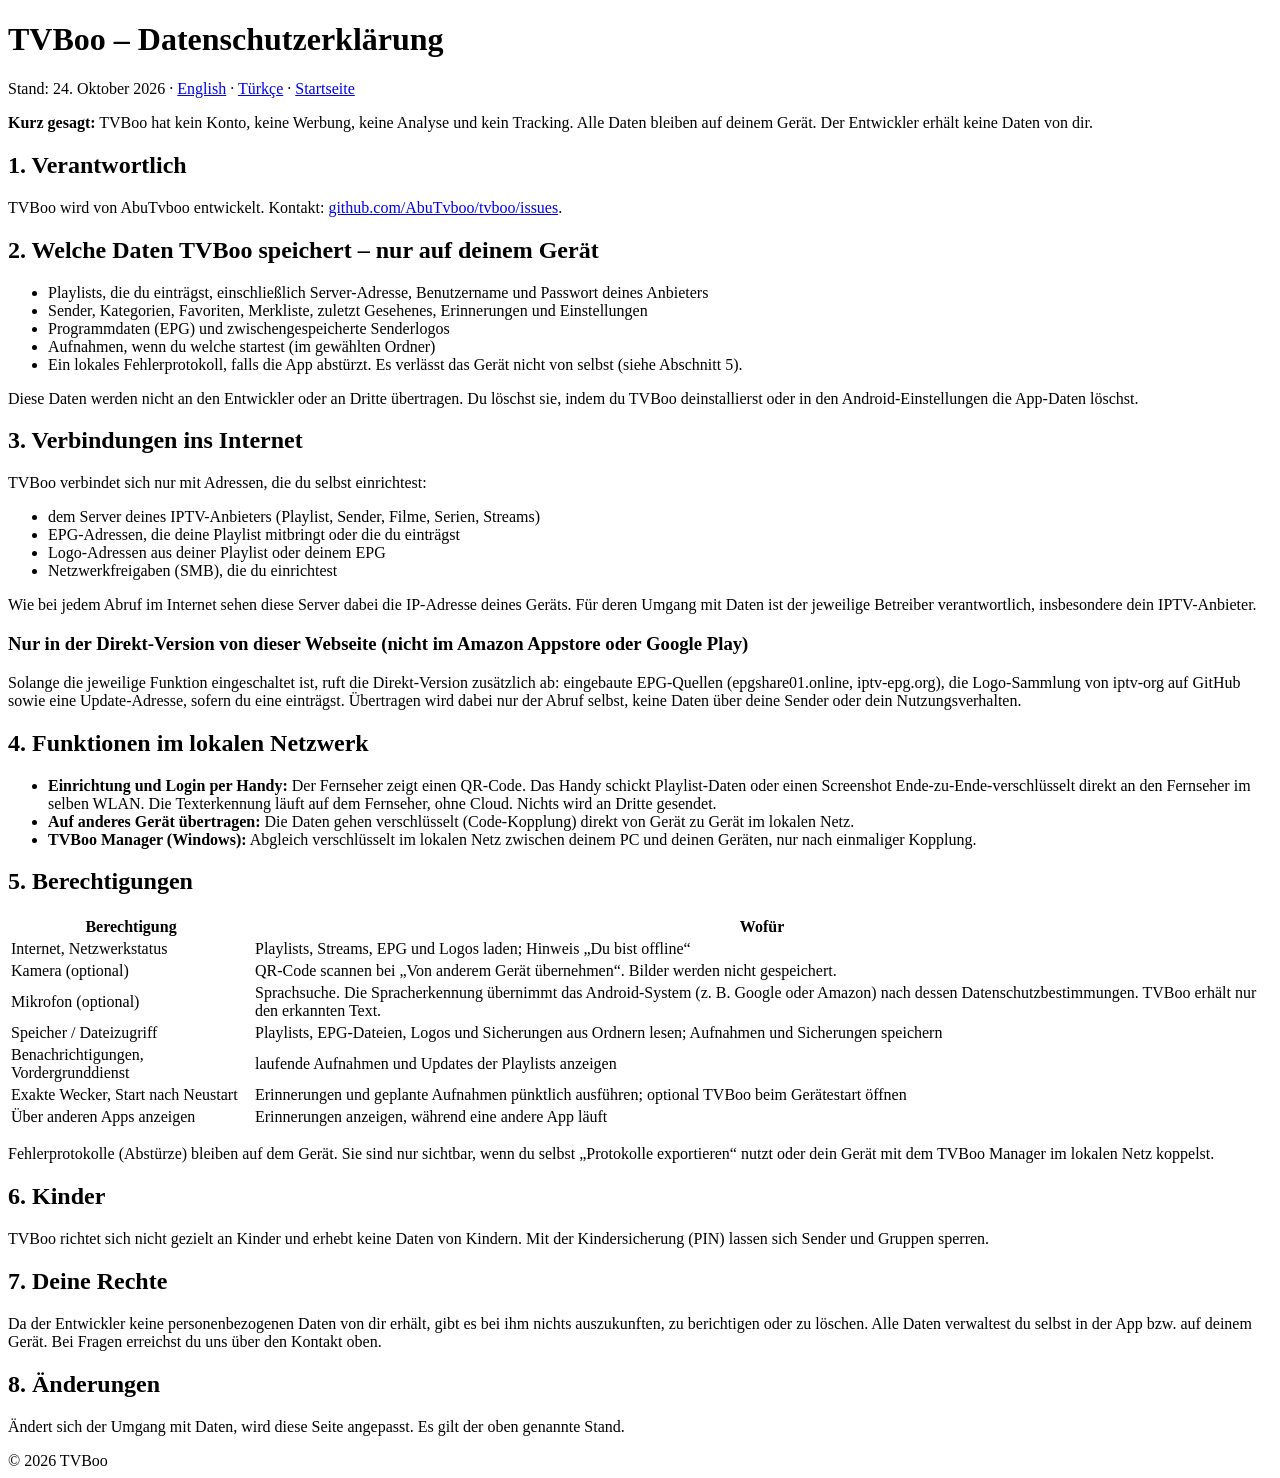
==== datenschutz.html @ c6a8b8b3 "Add datenschutz.html" ====
<!doctype html>
<html lang="de">
<head>
<meta charset="utf-8">
<meta name="viewport" content="width=device-width, initial-scale=1">
<title>TVBoo Datenschutz</title>
<link rel="stylesheet" href="style.css">
</head>
<body>
<main>
  <h1><span>TVBoo</span> – Datenschutzerklärung</h1>
  <p class="dim">Stand: 24. Oktober 2026 · <a href="privacy.html">English</a> · <a href="gizlilik.html">Türkçe</a> · <a href="index.html">Startseite</a></p>

  <div class="card">
    <p><strong>Kurz gesagt:</strong> TVBoo hat kein Konto, keine Werbung, keine Analyse und kein Tracking. Alle Daten bleiben auf deinem Gerät. Der Entwickler erhält keine Daten von dir.</p>
  </div>

  <h2>1. Verantwortlich</h2>
  <p>TVBoo wird von AbuTvboo entwickelt. Kontakt: <a href="https://github.com/AbuTvboo/tvboo/issues">github.com/AbuTvboo/tvboo/issues</a>.</p>

  <h2>2. Welche Daten TVBoo speichert – nur auf deinem Gerät</h2>
  <ul>
    <li>Playlists, die du einträgst, einschließlich Server-Adresse, Benutzername und Passwort deines Anbieters</li>
    <li>Sender, Kategorien, Favoriten, Merkliste, zuletzt Gesehenes, Erinnerungen und Einstellungen</li>
    <li>Programmdaten (EPG) und zwischengespeicherte Senderlogos</li>
    <li>Aufnahmen, wenn du welche startest (im gewählten Ordner)</li>
    <li>Ein lokales Fehlerprotokoll, falls die App abstürzt. Es verlässt das Gerät nicht von selbst (siehe Abschnitt 5).</li>
  </ul>
  <p>Diese Daten werden nicht an den Entwickler oder an Dritte übertragen. Du löschst sie, indem du TVBoo deinstallierst oder in den Android-Einstellungen die App-Daten löschst.</p>

  <h2>3. Verbindungen ins Internet</h2>
  <p>TVBoo verbindet sich nur mit Adressen, die du selbst einrichtest:</p>
  <ul>
    <li>dem Server deines IPTV-Anbieters (Playlist, Sender, Filme, Serien, Streams)</li>
    <li>EPG-Adressen, die deine Playlist mitbringt oder die du einträgst</li>
    <li>Logo-Adressen aus deiner Playlist oder deinem EPG</li>
    <li>Netzwerkfreigaben (SMB), die du einrichtest</li>
  </ul>
  <p>Wie bei jedem Abruf im Internet sehen diese Server dabei die IP-Adresse deines Geräts. Für deren Umgang mit Daten ist der jeweilige Betreiber verantwortlich, insbesondere dein IPTV-Anbieter.</p>
  <h3>Nur in der Direkt-Version von dieser Webseite (nicht im Amazon Appstore oder Google Play)</h3>
  <p>Solange die jeweilige Funktion eingeschaltet ist, ruft die Direkt-Version zusätzlich ab: eingebaute EPG-Quellen (epgshare01.online, iptv-epg.org), die Logo-Sammlung von iptv-org auf GitHub sowie eine Update-Adresse, sofern du eine einträgst. Übertragen wird dabei nur der Abruf selbst, keine Daten über deine Sender oder dein Nutzungsverhalten.</p>

  <h2>4. Funktionen im lokalen Netzwerk</h2>
  <ul>
    <li><strong>Einrichtung und Login per Handy:</strong> Der Fernseher zeigt einen QR-Code. Das Handy schickt Playlist-Daten oder einen Screenshot Ende-zu-Ende-verschlüsselt direkt an den Fernseher im selben WLAN. Die Texterkennung läuft auf dem Fernseher, ohne Cloud. Nichts wird an Dritte gesendet.</li>
    <li><strong>Auf anderes Gerät übertragen:</strong> Die Daten gehen verschlüsselt (Code-Kopplung) direkt von Gerät zu Gerät im lokalen Netz.</li>
    <li><strong>TVBoo Manager (Windows):</strong> Abgleich verschlüsselt im lokalen Netz zwischen deinem PC und deinen Geräten, nur nach einmaliger Kopplung.</li>
  </ul>

  <h2>5. Berechtigungen</h2>
  <table>
    <tr><th>Berechtigung</th><th>Wofür</th></tr>
    <tr><td>Internet, Netzwerkstatus</td><td>Playlists, Streams, EPG und Logos laden; Hinweis „Du bist offline“</td></tr>
    <tr><td>Kamera (optional)</td><td>QR-Code scannen bei „Von anderem Gerät übernehmen“. Bilder werden nicht gespeichert.</td></tr>
    <tr><td>Mikrofon (optional)</td><td>Sprachsuche. Die Spracherkennung übernimmt das Android-System (z. B. Google oder Amazon) nach dessen Datenschutzbestimmungen. TVBoo erhält nur den erkannten Text.</td></tr>
    <tr><td>Speicher / Dateizugriff</td><td>Playlists, EPG-Dateien, Logos und Sicherungen aus Ordnern lesen; Aufnahmen und Sicherungen speichern</td></tr>
    <tr><td>Benachrichtigungen, Vordergrunddienst</td><td>laufende Aufnahmen und Updates der Playlists anzeigen</td></tr>
    <tr><td>Exakte Wecker, Start nach Neustart</td><td>Erinnerungen und geplante Aufnahmen pünktlich ausführen; optional TVBoo beim Gerätestart öffnen</td></tr>
    <tr><td>Über anderen Apps anzeigen</td><td>Erinnerungen anzeigen, während eine andere App läuft</td></tr>
  </table>
  <p>Fehlerprotokolle (Abstürze) bleiben auf dem Gerät. Sie sind nur sichtbar, wenn du selbst „Protokolle exportieren“ nutzt oder dein Gerät mit dem TVBoo Manager im lokalen Netz koppelst.</p>

  <h2>6. Kinder</h2>
  <p>TVBoo richtet sich nicht gezielt an Kinder und erhebt keine Daten von Kindern. Mit der Kindersicherung (PIN) lassen sich Sender und Gruppen sperren.</p>

  <h2>7. Deine Rechte</h2>
  <p>Da der Entwickler keine personenbezogenen Daten von dir erhält, gibt es bei ihm nichts auszukunften, zu berichtigen oder zu löschen. Alle Daten verwaltest du selbst in der App bzw. auf deinem Gerät. Bei Fragen erreichst du uns über den Kontakt oben.</p>

  <h2>8. Änderungen</h2>
  <p>Ändert sich der Umgang mit Daten, wird diese Seite angepasst. Es gilt der oben genannte Stand.</p>

  <footer>© 2026 TVBoo</footer>
</main>
</body>
</html>
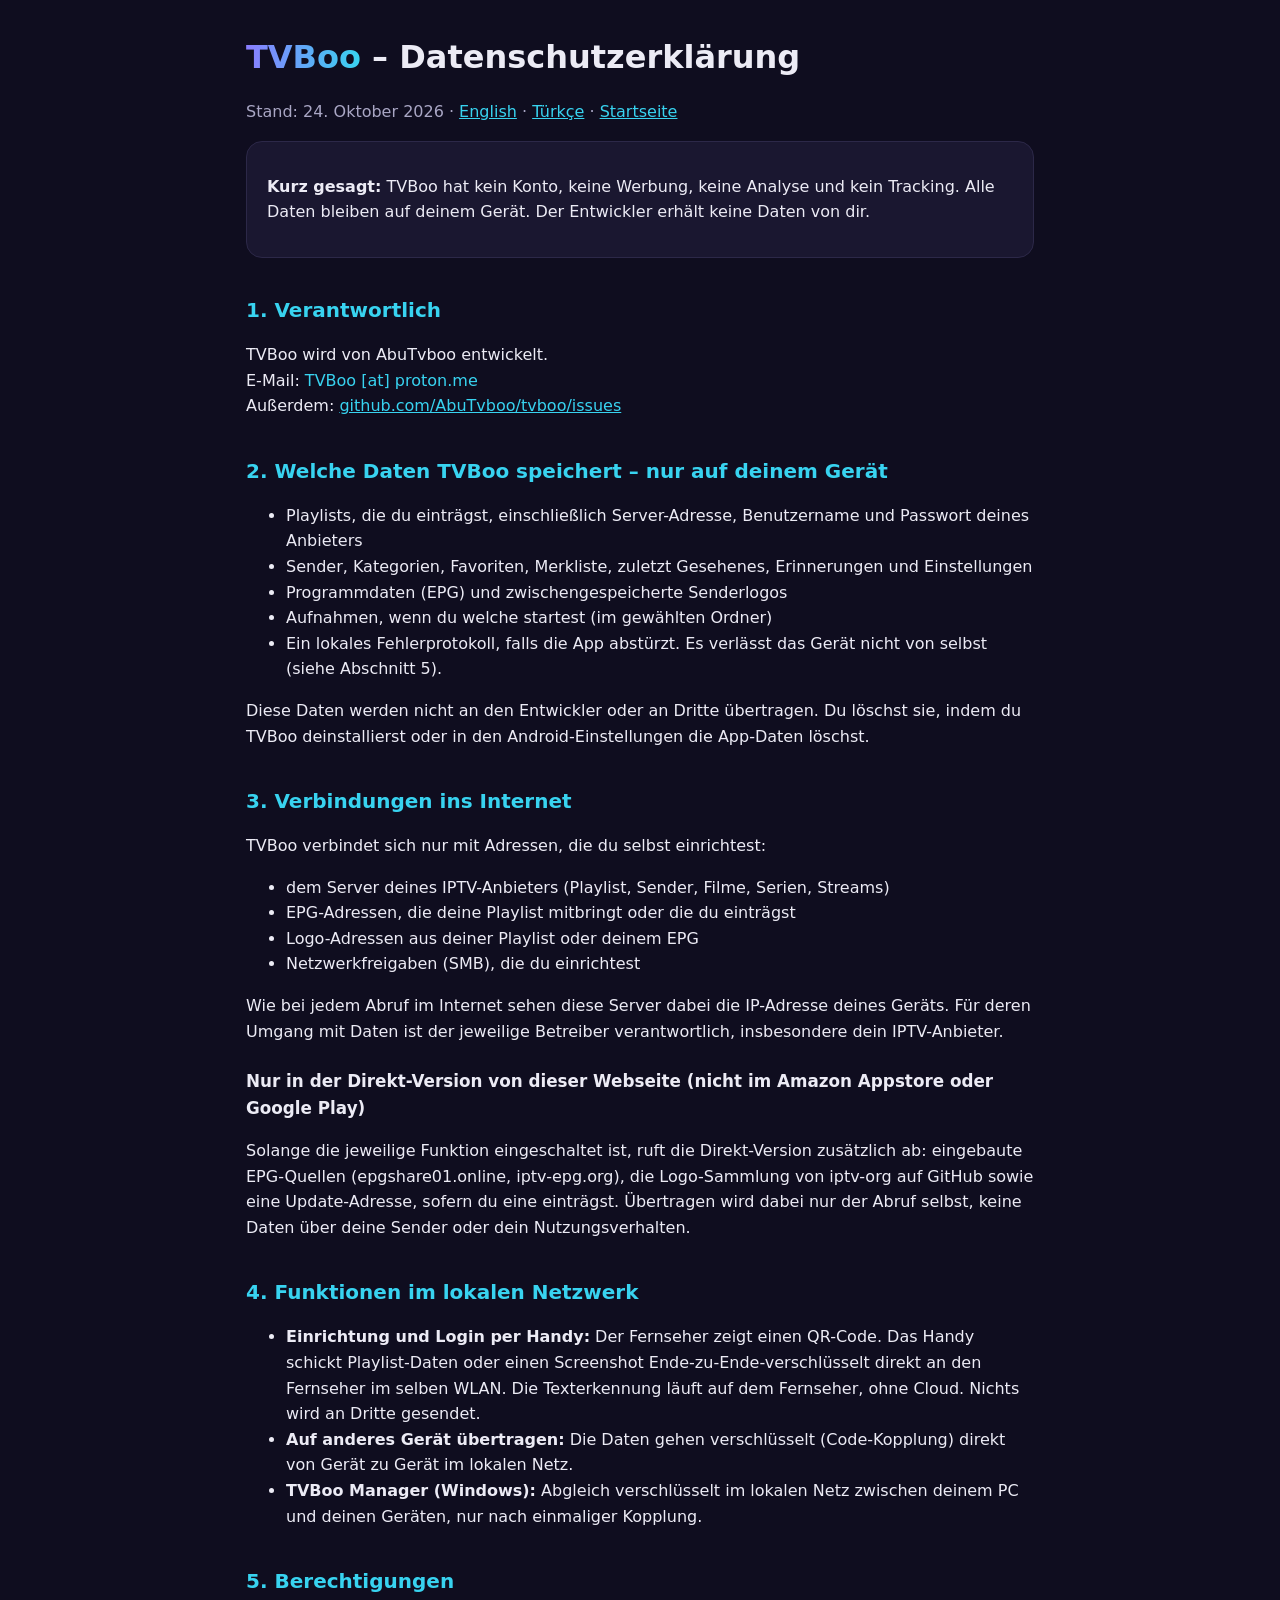
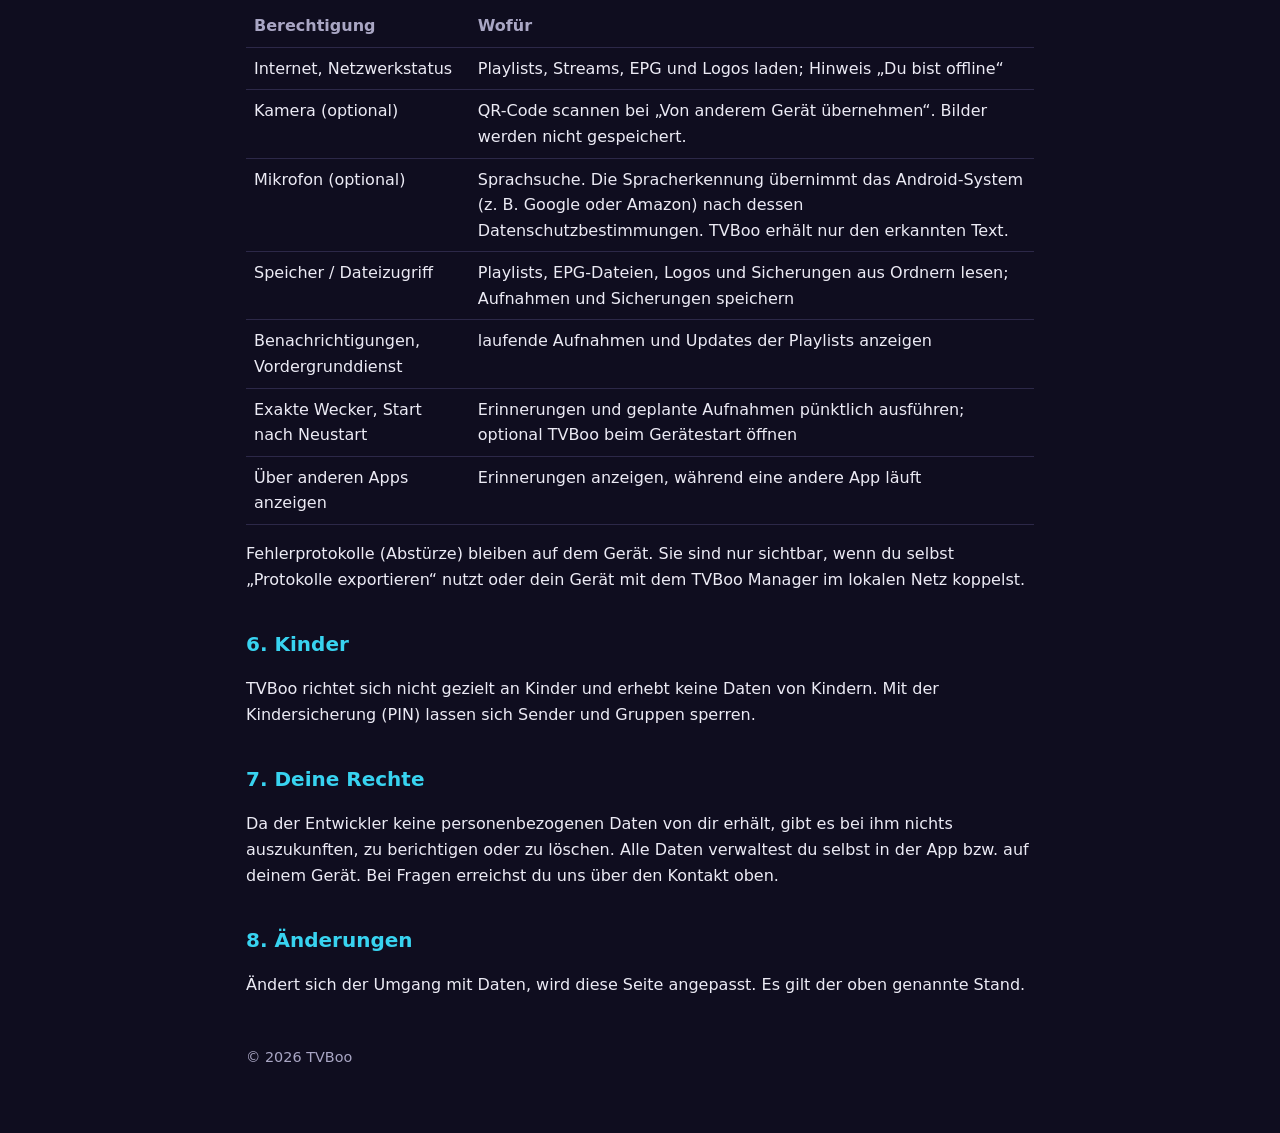
==== commit 1b496a13: "Update datenschutz.html" ====
--- a/datenschutz.html
+++ b/datenschutz.html
@@ -16,7 +16,7 @@
   </div>
 
   <h2>1. Verantwortlich</h2>
-  <p>TVBoo wird von AbuTvboo entwickelt. Kontakt: <a href="https://github.com/AbuTvboo/tvboo/issues">github.com/AbuTvboo/tvboo/issues</a>.</p>
+  <p>TVBoo wird von AbuTvboo entwickelt.<br>E-Mail: <a class="mail" data-u="TVBoo" data-d="proton.me">TVBoo [at] proton.me</a><br>Außerdem: <a href="https://github.com/AbuTvboo/tvboo/issues">github.com/AbuTvboo/tvboo/issues</a></p>
 
   <h2>2. Welche Daten TVBoo speichert – nur auf deinem Gerät</h2>
   <ul>
@@ -71,5 +71,6 @@
 
   <footer>© 2026 TVBoo</footer>
 </main>
+<script src="mail.js"></script>
 </body>
 </html>
--- a/style.css
+++ b/style.css
@@ -0,0 +1,32 @@
+:root {
+  --bg: #0f0d1f;
+  --panel: #1a1730;
+  --text: #ecebf5;
+  --dim: #a9a6c4;
+  --accent: #8a7dff;
+  --accent2: #38d3f0;
+  --line: #2c2848;
+}
+* { box-sizing: border-box; }
+body {
+  margin: 0;
+  background: var(--bg);
+  color: var(--text);
+  font: 16px/1.6 system-ui, -apple-system, "Segoe UI", Roboto, sans-serif;
+}
+main { max-width: 820px; margin: 0 auto; padding: 32px 16px 64px; }
+h1 { font-size: 2rem; margin: 0 0 4px; }
+h1 span { background: linear-gradient(90deg, var(--accent), var(--accent2)); -webkit-background-clip: text; background-clip: text; color: transparent; }
+h2 { font-size: 1.25rem; margin: 36px 0 8px; color: var(--accent2); }
+h3 { font-size: 1.05rem; margin: 24px 0 6px; }
+p, li { color: var(--text); }
+.dim { color: var(--dim); }
+a { color: var(--accent2); }
+nav { display: flex; flex-wrap: wrap; gap: 8px 16px; margin: 16px 0 24px; }
+nav a { text-decoration: none; padding: 4px 12px; border: 1px solid var(--line); border-radius: 999px; }
+.card { background: var(--panel); border: 1px solid var(--line); border-radius: 16px; padding: 16px 20px; margin: 16px 0; }
+table { border-collapse: collapse; width: 100%; margin: 8px 0; }
+th, td { text-align: left; padding: 8px; border-bottom: 1px solid var(--line); vertical-align: top; }
+th { color: var(--dim); font-weight: 600; }
+code { background: var(--panel); padding: 1px 6px; border-radius: 6px; }
+footer { margin-top: 48px; color: var(--dim); font-size: .9rem; }
